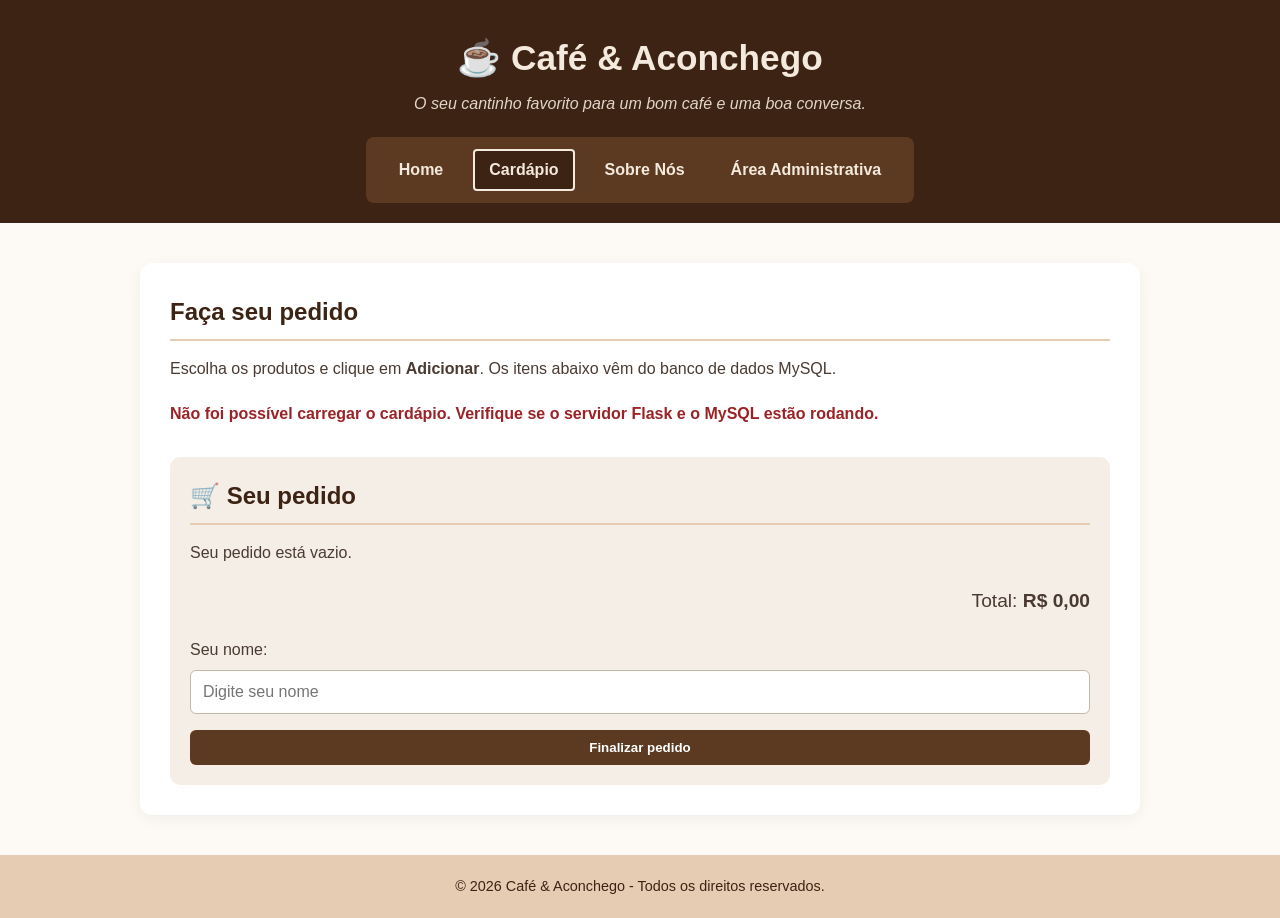
==== pages/cardapio.html @ 2602b21d "Upload site principal + documentação" ====
<!DOCTYPE html>
<html lang="pt-BR">
<head>
    <meta charset="UTF-8">
    <meta name="viewport" content="width=device-width, initial-scale=1.0">
    <title>Café & Aconchego - Cardápio</title>
    <link rel="stylesheet" href="../css/estilo.css">
</head>
<body>

    <header>
        <h1>☕ Café & Aconchego</h1>
        <p>O seu cantinho favorito para um bom café e uma boa conversa.</p>
        <nav>
            <a href="../index.html">Home</a>
            <a href="cardapio.html" class="ativo">Cardápio</a>
            <a href="sobre.html">Sobre Nós</a>
            <a href="admin.html">Área Administrativa</a>
        </nav>
    </header>

    <main>
        <h2>Faça seu pedido</h2>
        <p class="instrucao">Escolha os produtos e clique em <strong>Adicionar</strong>. Os itens abaixo vêm do banco de dados MySQL.</p>

        <!-- Os produtos são inseridos aqui dinamicamente pelo script.js,
             a partir dos dados retornados por /api/produtos -->
        <section class="produtos" id="lista-produtos">
            <p class="carregando">Carregando cardápio...</p>
        </section>

        <section class="pedido">
            <h2>🛒 Seu pedido</h2>
            <div id="lista-pedido">
                <p id="pedido-vazio">Seu pedido está vazio.</p>
            </div>
            <p class="total">Total: <strong id="total">R$ 0,00</strong></p>

            <form id="form-pedido">
                <label for="nome-cliente">Seu nome:</label>
                <input type="text" id="nome-cliente" placeholder="Digite seu nome" required>
                <button class="finalizar" type="submit">Finalizar pedido</button>
            </form>
            <p id="mensagem-pedido" class="mensagem"></p>
        </section>
    </main>

    <footer>
        <p>© 2026 Café & Aconchego - Todos os direitos reservados.</p>
    </footer>

    <script src="../js/script.js" defer></script>
</body>
</html>
---- css/estilo.css ----
/* Configurações Gerais */
* {
    margin: 0;
    padding: 0;
    box-sizing: border-box;
}

body {
    font-family: 'Segoe UI', Tahoma, Geneva, Verdana, sans-serif;
    background-color: #fdfaf6; /* Bege suave */
    color: #4a3b32; /* Castanho escuro para o texto */
    line-height: 1.6;
}

/* Cabeçalho e Título */
header {
    background-color: #3d2314; /* Cor de café expresso */
    color: #f3e9dc; /* Creme */
    text-align: center;
    padding: 30px 20px 20px 20px;
}

header h1 {
    font-size: 2.2rem;
    margin-bottom: 5px;
}

header p {
    font-style: italic;
    opacity: 0.9;
    margin-bottom: 20px;
}

/* Menu de Navegação */
nav {
    background-color: #5c3a21; /* Castanho médio */
    padding: 12px;
    border-radius: 8px;
    display: inline-flex;
    flex-wrap: wrap;
    justify-content: center;
    gap: 4px;
}

nav a {
    color: #f3e9dc;
    text-decoration: none;
    font-weight: bold;
    padding: 8px 16px;
    margin: 0 5px;
    border-radius: 4px;
    transition: background-color 0.3s;
}

/* Efeito ao passar o rato nos links do menu */
nav a:hover {
    background-color: #8c5a3c;
    color: #ffffff;
}

nav a.ativo {
    background-color: #3d2314;
    box-shadow: inset 0 0 0 2px #f3e9dc;
}

/* Conteúdo Principal */
main {
    max-width: 1000px;
    margin: 40px auto;
    padding: 30px;
    background-color: #ffffff;
    border-radius: 12px;
    box-shadow: 0 4px 15px rgba(0, 0, 0, 0.05);
}

main h2 {
    color: #3d2314;
    margin-bottom: 15px;
    border-bottom: 2px solid #e6ccb2;
    padding-bottom: 8px;
}

/* Estilo para a Lista do Cardápio */
main ul {
    list-style-type: none;
    padding: 0;
}

main li {
    background-color: #fefae0;
    margin: 10px 0;
    padding: 12px 18px;
    border-left: 5px solid #7f4f24;
    border-radius: 4px;
    font-size: 1.1rem;
}

/* Rodapé */
footer {
    text-align: center;
    padding: 20px;
    margin-top: 40px;
    background-color: #e6ccb2;
    color: #3d2314;
    font-size: 0.9rem;
}

/* Destaque aplicado pelo JavaScript ao item escolhido */
main li.selecionado {
    background-color: #e6ccb2;
    border-left-color: #3d2314;
    font-weight: bold;
    transform: scale(1.02);
}

/* Área de pedidos */
.instrucao {
    margin-bottom: 20px;
}

.produtos {
    display: flex;
    flex-direction: column;
    gap: 12px;
}

.produto {
    display: flex;
    justify-content: space-between;
    align-items: center;
    gap: 15px;
    background-color: #fefae0;
    padding: 16px;
    border-left: 5px solid #7f4f24;
    border-radius: 8px;
    transition: 0.2s;
}

.produto h3,
.produto p {
    margin: 0 0 5px;
}

.adicionar,
.finalizar,
.remover {
    border: 0;
    border-radius: 6px;
    padding: 10px 14px;
    cursor: pointer;
    font-weight: bold;
}

.adicionar,
.finalizar {
    background-color: #5c3a21;
    color: white;
}

.adicionar:hover,
.finalizar:hover {
    background-color: #8c5a3c;
}

.produto.selecionado {
    border-left-color: #3d2314;
    background-color: #e6ccb2;
}

.pedido {
    margin-top: 30px;
    padding: 20px;
    background-color: #f5eee6;
    border-radius: 10px;
}

.pedido h2 {
    margin-top: 0;
}

.item-pedido {
    display: grid;
    grid-template-columns: 1fr auto auto;
    align-items: center;
    gap: 12px;
    padding: 10px 0;
    border-bottom: 1px solid #d8c5b5;
}

.remover {
    background-color: #b86b5c;
    color: white;
}

.total {
    text-align: right;
    font-size: 1.2rem;
    margin-top: 20px;
}

#form-pedido {
    display: flex;
    flex-direction: column;
    gap: 8px;
    margin-top: 20px;
}

#nome-cliente {
    padding: 12px;
    border: 1px solid #c8b6a6;
    border-radius: 6px;
    font-size: 1rem;
}

.finalizar {
    margin-top: 8px;
}

.mensagem {
    margin-bottom: 0;
    font-weight: bold;
    color: #31572c;
}

.mensagem.erro {
    color: #9b2226;
}

@media (max-width: 600px) {
    .produto {
        align-items: flex-start;
        flex-direction: column;
    }

    .adicionar {
        width: 100%;
    }

    .item-pedido {
        grid-template-columns: 1fr;
    }
}

/* =========================================================
   Seção Hero (Home)
   ========================================================= */
.hero {
    display: flex;
    align-items: center;
    gap: 30px;
    flex-wrap: wrap;
    margin-bottom: 40px;
}

.hero-texto {
    flex: 1 1 320px;
}

.hero-texto h2 {
    border-bottom: none;
    margin-bottom: 15px;
}

.botao-cta {
    display: inline-block;
    margin-top: 15px;
    background-color: #5c3a21;
    color: #fff;
    text-decoration: none;
    font-weight: bold;
    padding: 12px 22px;
    border-radius: 8px;
    transition: background-color 0.3s;
}

.botao-cta:hover {
    background-color: #8c5a3c;
}

.hero-imagem {
    flex: 1 1 280px;
    max-width: 400px;
}

.hero-imagem img {
    width: 100%;
    height: auto;
    display: block;
}

/* Cards de destaque na home */
.destaques {
    display: grid;
    grid-template-columns: repeat(auto-fit, minmax(200px, 1fr));
    gap: 20px;
}

.card-destaque {
    background-color: #fefae0;
    border-radius: 10px;
    padding: 20px;
    text-align: center;
    border-top: 4px solid #7f4f24;
}

.card-destaque .icone {
    font-size: 2rem;
    display: block;
    margin-bottom: 8px;
}

.card-destaque h3 {
    color: #3d2314;
    margin-bottom: 6px;
}

/* =========================================================
   Cardápio - imagens dos produtos
   ========================================================= */
.produto {
    flex-wrap: wrap;
}

.produto-imagem {
    width: 64px;
    height: 64px;
    border-radius: 8px;
    object-fit: cover;
    flex-shrink: 0;
}

.produto-info {
    flex: 1;
}

.produto-descricao {
    font-size: 0.9rem;
    color: #6b5849;
    margin: 2px 0 4px;
}

.produto-preco {
    font-weight: bold;
    color: #3d2314;
}

.carregando {
    font-style: italic;
    color: #8c5a3c;
}

/* =========================================================
   Sobre Nós
   ========================================================= */
.sobre-conteudo {
    display: flex;
    align-items: center;
    gap: 25px;
    flex-wrap: wrap;
    margin-bottom: 30px;
}

.sobre-imagem {
    flex: 1 1 280px;
    max-width: 380px;
    width: 100%;
    border-radius: 10px;
}

.sobre-conteudo > div {
    flex: 1 1 280px;
}

.lista-valores {
    list-style: disc;
    padding-left: 20px;
}

.lista-valores li {
    background: none;
    border: none;
    padding: 4px 0;
    margin: 0;
    font-size: 1rem;
}

/* =========================================================
   Área Administrativa
   ========================================================= */
.form-admin {
    display: grid;
    grid-template-columns: 1fr 1fr;
    gap: 10px 20px;
    background-color: #f5eee6;
    padding: 20px;
    border-radius: 10px;
    margin-bottom: 30px;
}

.form-admin label {
    font-weight: bold;
    font-size: 0.9rem;
    margin-bottom: -4px;
}

.form-admin input,
.form-admin select {
    padding: 10px;
    border: 1px solid #c8b6a6;
    border-radius: 6px;
    font-size: 1rem;
    width: 100%;
}

.botoes-form {
    grid-column: 1 / -1;
    display: flex;
    gap: 10px;
    margin-top: 8px;
}

@media (max-width: 600px) {
    .form-admin {
        grid-template-columns: 1fr;
    }
}

.tabela-admin {
    width: 100%;
    border-collapse: collapse;
    margin-bottom: 30px;
}

.tabela-admin th,
.tabela-admin td {
    text-align: left;
    padding: 10px 12px;
    border-bottom: 1px solid #e6ccb2;
}

.tabela-admin th {
    background-color: #5c3a21;
    color: #f3e9dc;
}

.tabela-admin tbody tr:hover {
    background-color: #fefae0;
}

.tabela-admin td button {
    border: 0;
    border-radius: 6px;
    padding: 6px 10px;
    cursor: pointer;
    font-weight: bold;
    margin-right: 6px;
}

.btn-editar {
    background-color: #7f4f24;
    color: white;
}

.pedido-admin {
    background-color: #fefae0;
    border-left: 5px solid #7f4f24;
    border-radius: 6px;
    padding: 12px 16px;
    margin-bottom: 12px;
}

.pedido-admin ul {
    list-style: none;
    padding-left: 10px;
    margin-top: 6px;
}

.pedido-admin li {
    background: none;
    border: none;
    padding: 2px 0;
    font-size: 0.9rem;
}
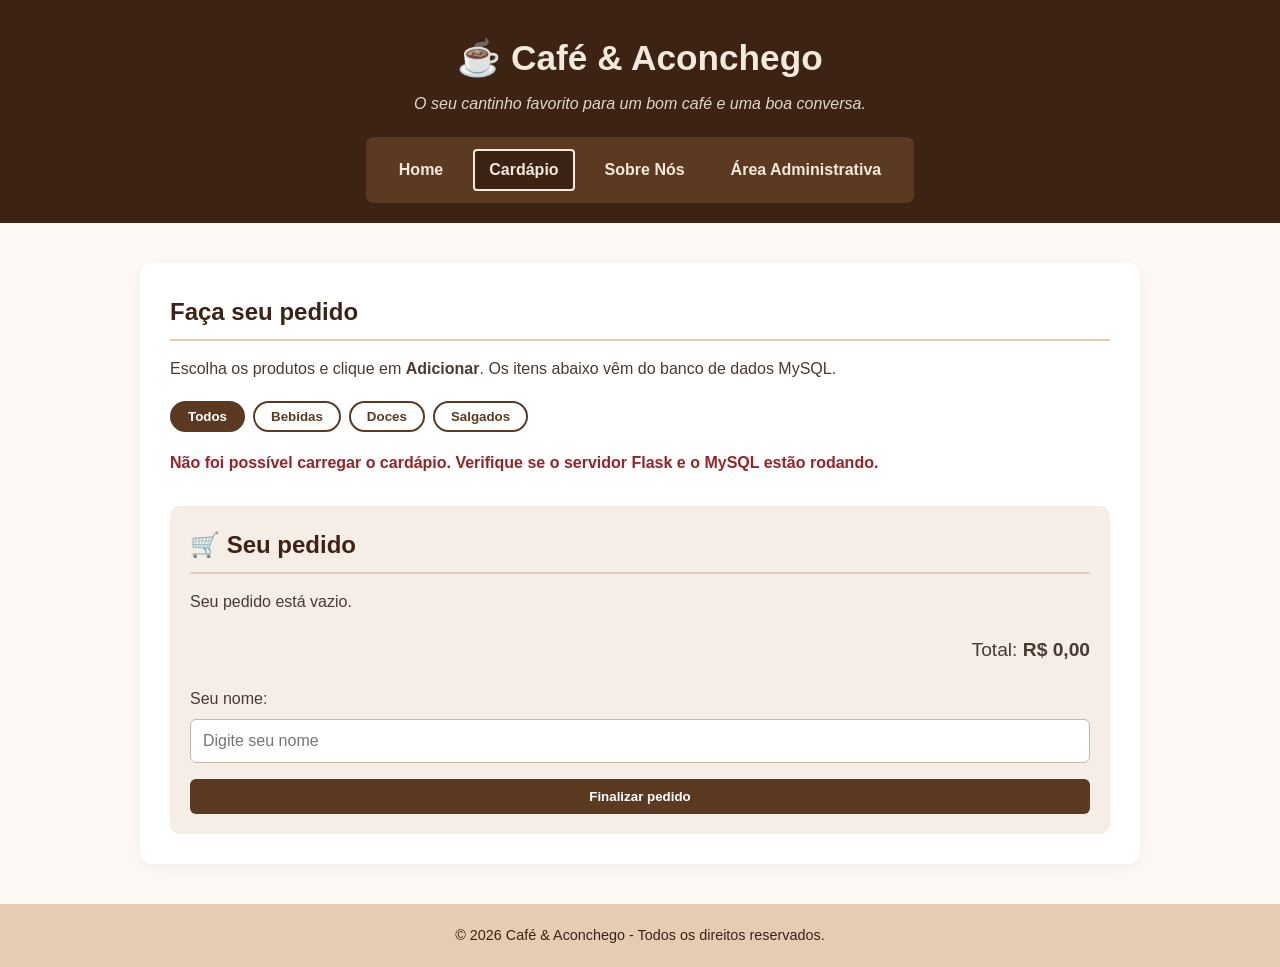
==== commit 999721f9: "Atualiza cardápio, carrinho e painel administrativo da Etapa 3" ====
--- a/pages/cardapio.html
+++ b/pages/cardapio.html
@@ -7,48 +7,41 @@
     <link rel="stylesheet" href="../css/estilo.css">
 </head>
 <body>
-
-    <header>
-        <h1>☕ Café & Aconchego</h1>
-        <p>O seu cantinho favorito para um bom café e uma boa conversa.</p>
-        <nav>
-            <a href="../index.html">Home</a>
-            <a href="cardapio.html" class="ativo">Cardápio</a>
-            <a href="sobre.html">Sobre Nós</a>
-            <a href="admin.html">Área Administrativa</a>
-        </nav>
-    </header>
-
-    <main>
-        <h2>Faça seu pedido</h2>
-        <p class="instrucao">Escolha os produtos e clique em <strong>Adicionar</strong>. Os itens abaixo vêm do banco de dados MySQL.</p>
-
-        <!-- Os produtos são inseridos aqui dinamicamente pelo script.js,
-             a partir dos dados retornados por /api/produtos -->
-        <section class="produtos" id="lista-produtos">
-            <p class="carregando">Carregando cardápio...</p>
-        </section>
-
-        <section class="pedido">
-            <h2>🛒 Seu pedido</h2>
-            <div id="lista-pedido">
-                <p id="pedido-vazio">Seu pedido está vazio.</p>
-            </div>
-            <p class="total">Total: <strong id="total">R$ 0,00</strong></p>
-
-            <form id="form-pedido">
-                <label for="nome-cliente">Seu nome:</label>
-                <input type="text" id="nome-cliente" placeholder="Digite seu nome" required>
-                <button class="finalizar" type="submit">Finalizar pedido</button>
-            </form>
-            <p id="mensagem-pedido" class="mensagem"></p>
-        </section>
-    </main>
-
-    <footer>
-        <p>© 2026 Café & Aconchego - Todos os direitos reservados.</p>
-    </footer>
-
-    <script src="../js/script.js" defer></script>
+<header>
+    <h1>☕ Café & Aconchego</h1>
+    <p>O seu cantinho favorito para um bom café e uma boa conversa.</p>
+    <nav>
+        <a href="../index.html">Home</a>
+        <a href="cardapio.html" class="ativo">Cardápio</a>
+        <a href="sobre.html">Sobre Nós</a>
+        <a href="admin.html">Área Administrativa</a>
+    </nav>
+</header>
+<main>
+    <h2>Faça seu pedido</h2>
+    <p class="instrucao">Escolha os produtos e clique em <strong>Adicionar</strong>. Os itens abaixo vêm do banco de dados MySQL.</p>
+    <div class="filtros" id="filtros" role="group" aria-label="Filtrar por categoria">
+        <button type="button" class="filtro ativo" data-categoria="">Todos</button>
+        <button type="button" class="filtro" data-categoria="Bebida">Bebidas</button>
+        <button type="button" class="filtro" data-categoria="Doce">Doces</button>
+        <button type="button" class="filtro" data-categoria="Salgado">Salgados</button>
+    </div>
+    <section class="produtos" id="lista-produtos">
+        <p class="carregando">Carregando cardápio...</p>
+    </section>
+    <section class="pedido">
+        <h2>🛒 Seu pedido</h2>
+        <div id="lista-pedido"><p id="pedido-vazio">Seu pedido está vazio.</p></div>
+        <p class="total">Total: <strong id="total">R$ 0,00</strong></p>
+        <form id="form-pedido">
+            <label for="nome-cliente">Seu nome:</label>
+            <input type="text" id="nome-cliente" placeholder="Digite seu nome" required>
+            <button class="finalizar" type="submit">Finalizar pedido</button>
+        </form>
+        <p id="mensagem-pedido" class="mensagem"></p>
+    </section>
+</main>
+<footer><p>© 2026 Café & Aconchego - Todos os direitos reservados.</p></footer>
+<script src="../js/script.js" defer></script>
 </body>
-</html>
+</html>
--- a/css/estilo.css
+++ b/css/estilo.css
@@ -481,3 +481,18 @@
     padding: 2px 0;
     font-size: 0.9rem;
 }
+
+
+/* Recursos adicionados na Etapa 3 */
+.filtros { display:flex; flex-wrap:wrap; gap:8px; margin-bottom:18px; }
+.filtro { border:2px solid #5c3a21; background:transparent; color:#5c3a21; border-radius:20px; padding:6px 16px; cursor:pointer; font-weight:bold; }
+.filtro:hover, .filtro.ativo { background:#5c3a21; color:#fff; }
+.item-pedido { grid-template-columns:1fr auto auto auto; }
+.quantidade { display:inline-flex; align-items:center; gap:8px; }
+.qtd { border:0; border-radius:50%; width:28px; height:28px; background:#e6ccb2; color:#3d2314; font-size:1.1rem; font-weight:bold; cursor:pointer; }
+.qtd:hover { background:#d4a373; }
+.resumo { display:flex; flex-wrap:wrap; gap:12px; margin-bottom:16px; }
+.resumo div { flex:1 1 140px; background:#3d2314; color:#f3e9dc; border-radius:8px; padding:12px 16px; text-align:center; }
+.resumo strong { display:block; font-size:1.4rem; }
+.select-status { margin-left:8px; padding:4px 8px; border-radius:6px; border:1px solid #b08968; background:#fff; color:#4a3b32; }
+@media (max-width:600px) { .item-pedido { grid-template-columns:1fr; } }
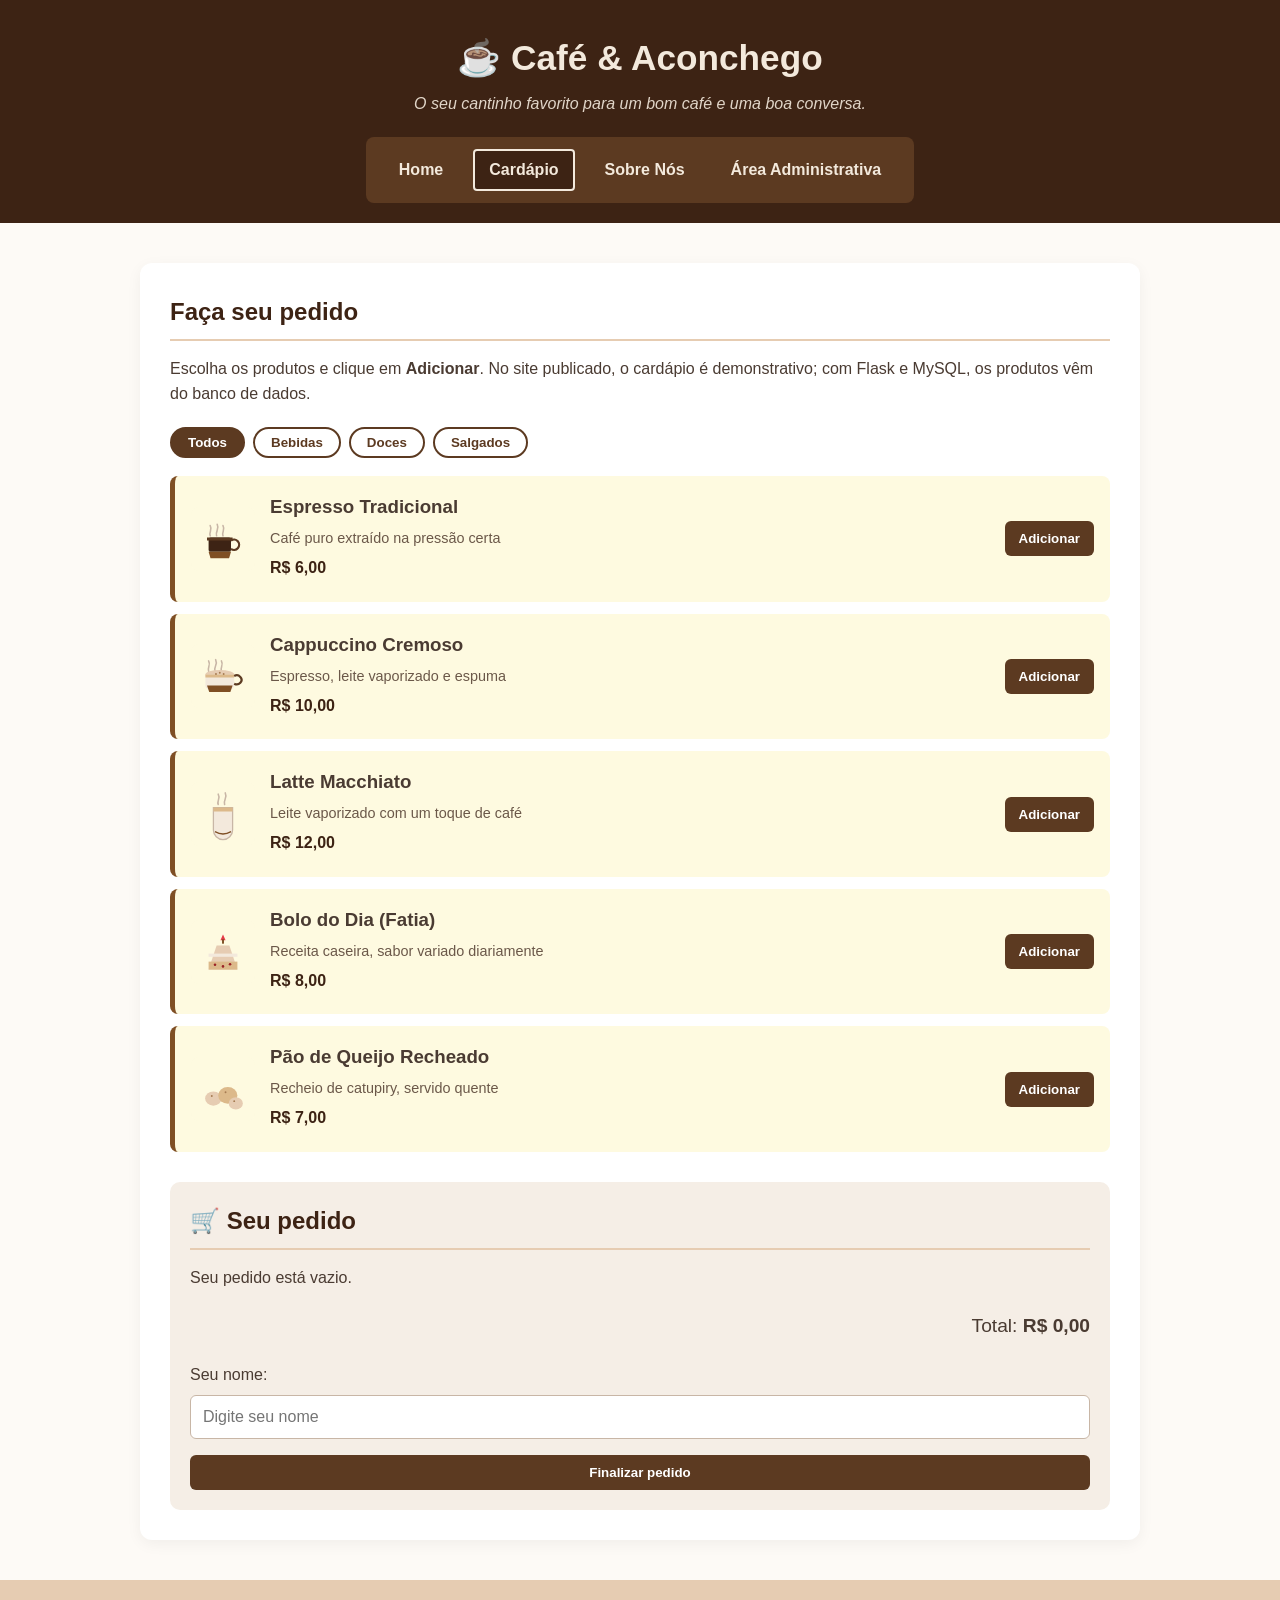
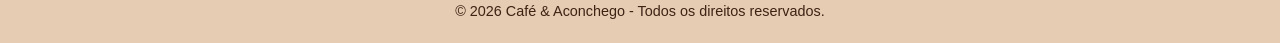
==== commit 1eb40939: "Corrige cardápio publicado e limpa arquivos duplicados" ====
--- a/pages/cardapio.html
+++ b/pages/cardapio.html
@@ -19,7 +19,7 @@
 </header>
 <main>
     <h2>Faça seu pedido</h2>
-    <p class="instrucao">Escolha os produtos e clique em <strong>Adicionar</strong>. Os itens abaixo vêm do banco de dados MySQL.</p>
+    <p class="instrucao">Escolha os produtos e clique em <strong>Adicionar</strong>. No site publicado, o cardápio é demonstrativo; com Flask e MySQL, os produtos vêm do banco de dados.</p>
     <div class="filtros" id="filtros" role="group" aria-label="Filtrar por categoria">
         <button type="button" class="filtro ativo" data-categoria="">Todos</button>
         <button type="button" class="filtro" data-categoria="Bebida">Bebidas</button>
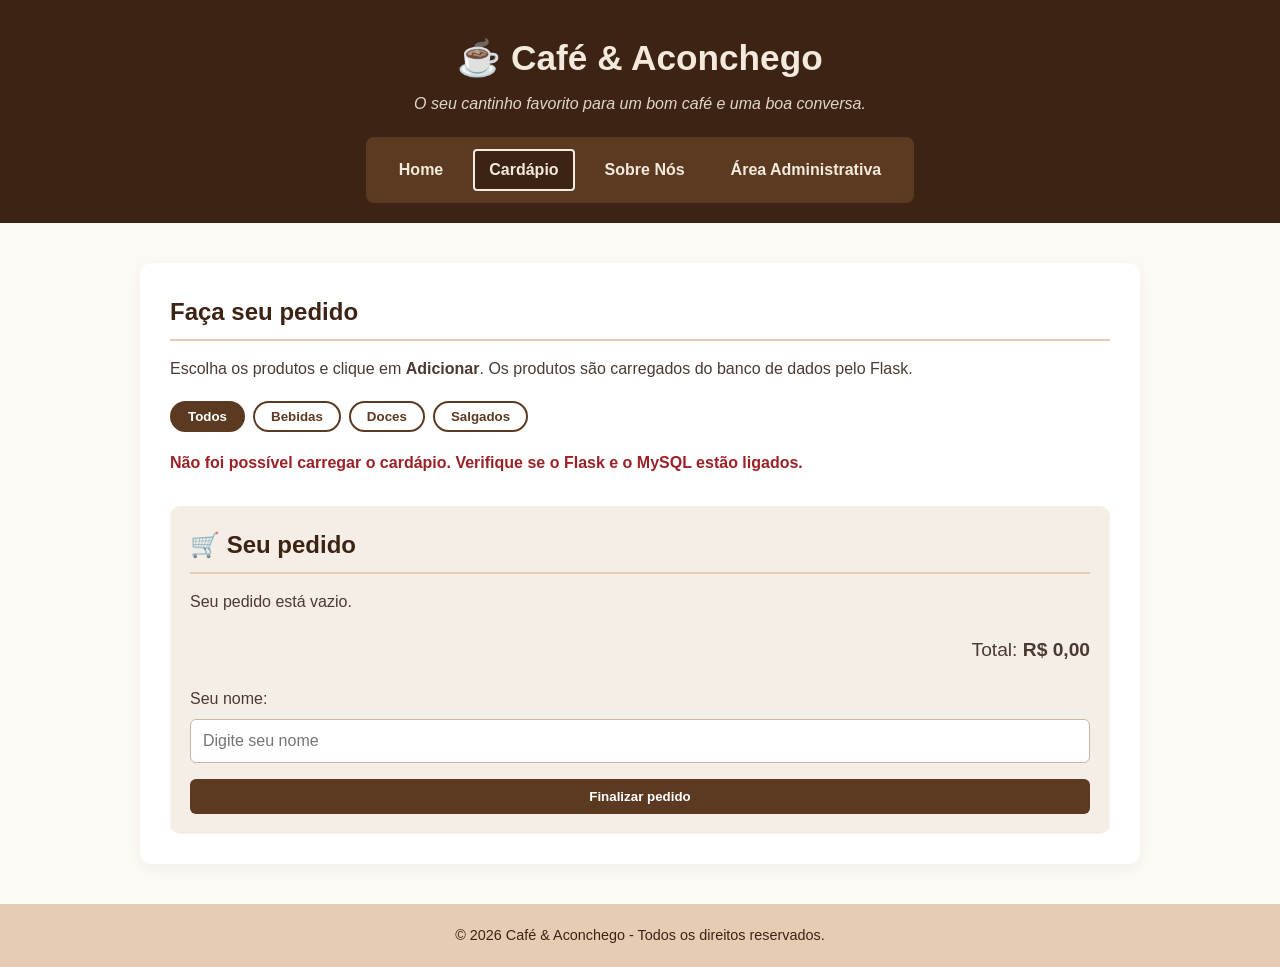
==== commit 9115a78b: "Remove aviso de cardápio demonstrativo" ====
--- a/pages/cardapio.html
+++ b/pages/cardapio.html
@@ -19,7 +19,7 @@
 </header>
 <main>
     <h2>Faça seu pedido</h2>
-    <p class="instrucao">Escolha os produtos e clique em <strong>Adicionar</strong>. No site publicado, o cardápio é demonstrativo; com Flask e MySQL, os produtos vêm do banco de dados.</p>
+    <p class="instrucao">Escolha os produtos e clique em <strong>Adicionar</strong>. Os produtos são carregados do banco de dados pelo Flask.</p>
     <div class="filtros" id="filtros" role="group" aria-label="Filtrar por categoria">
         <button type="button" class="filtro ativo" data-categoria="">Todos</button>
         <button type="button" class="filtro" data-categoria="Bebida">Bebidas</button>
